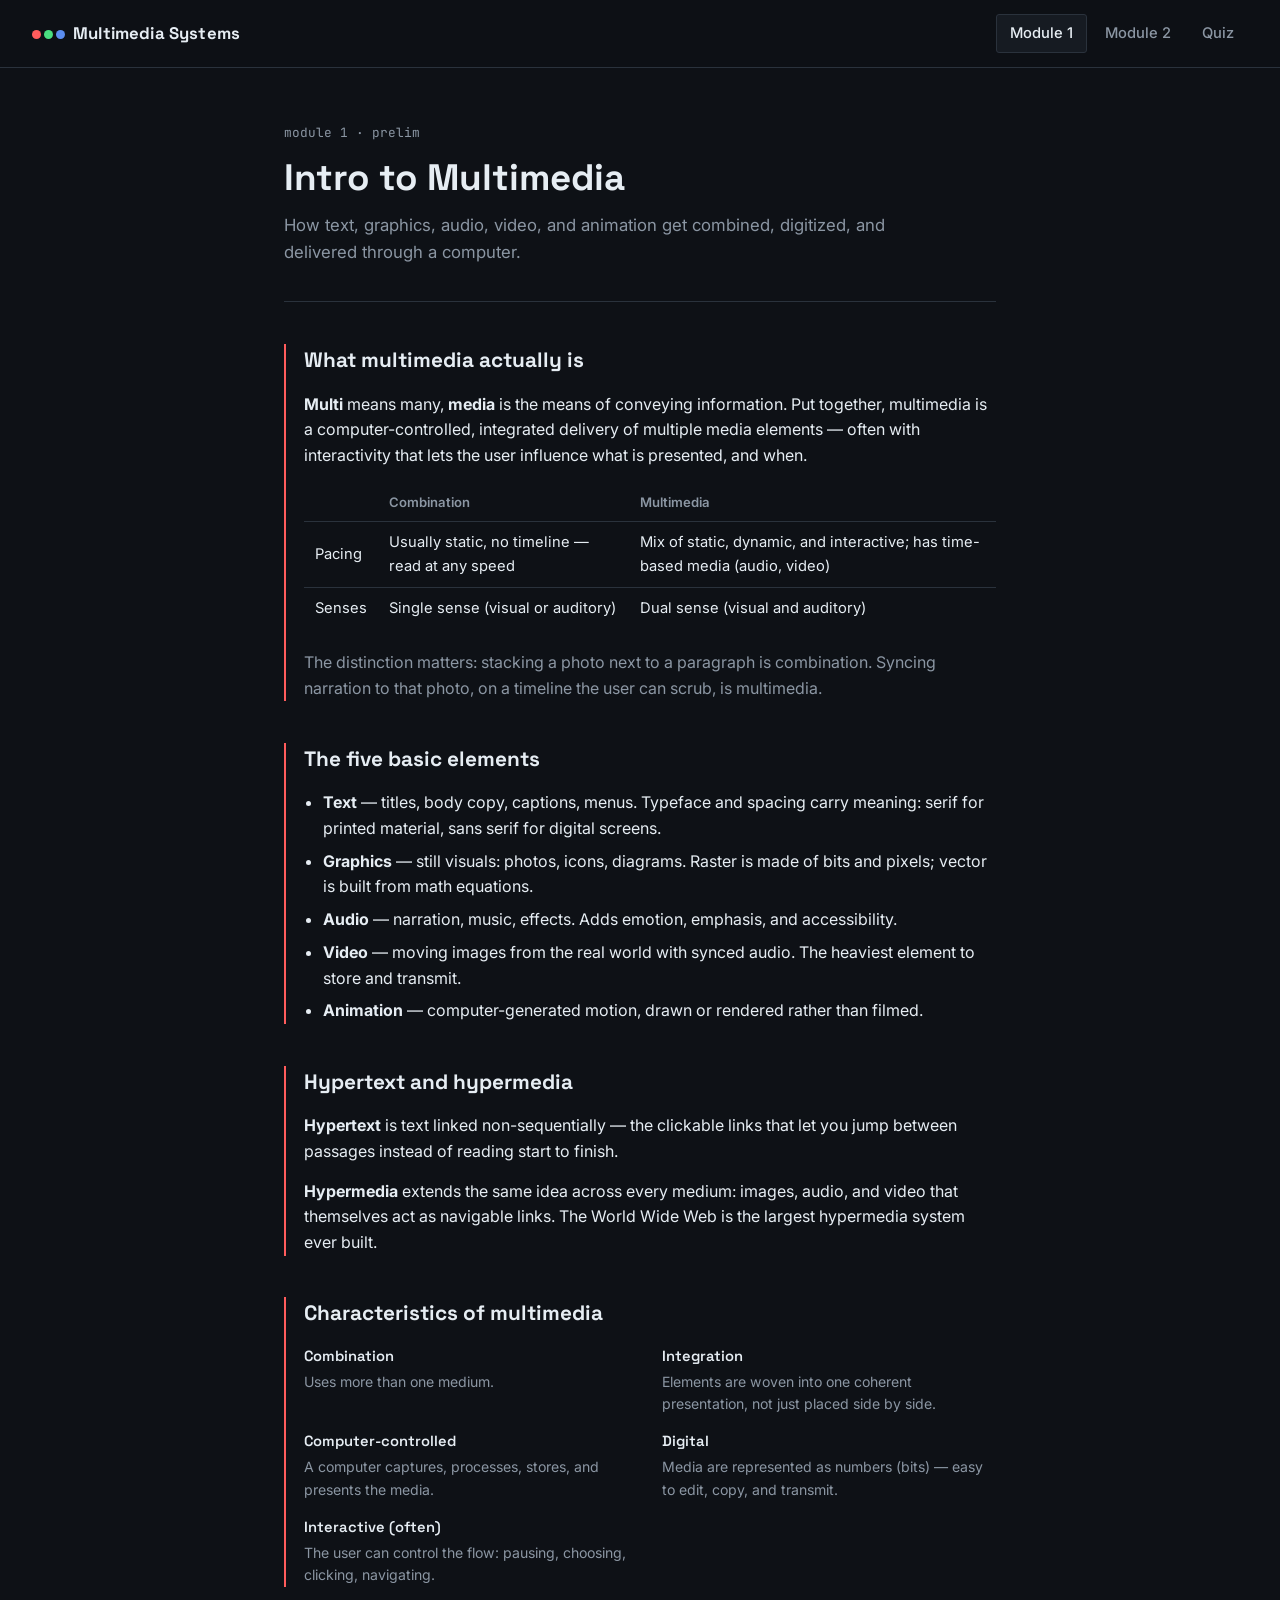
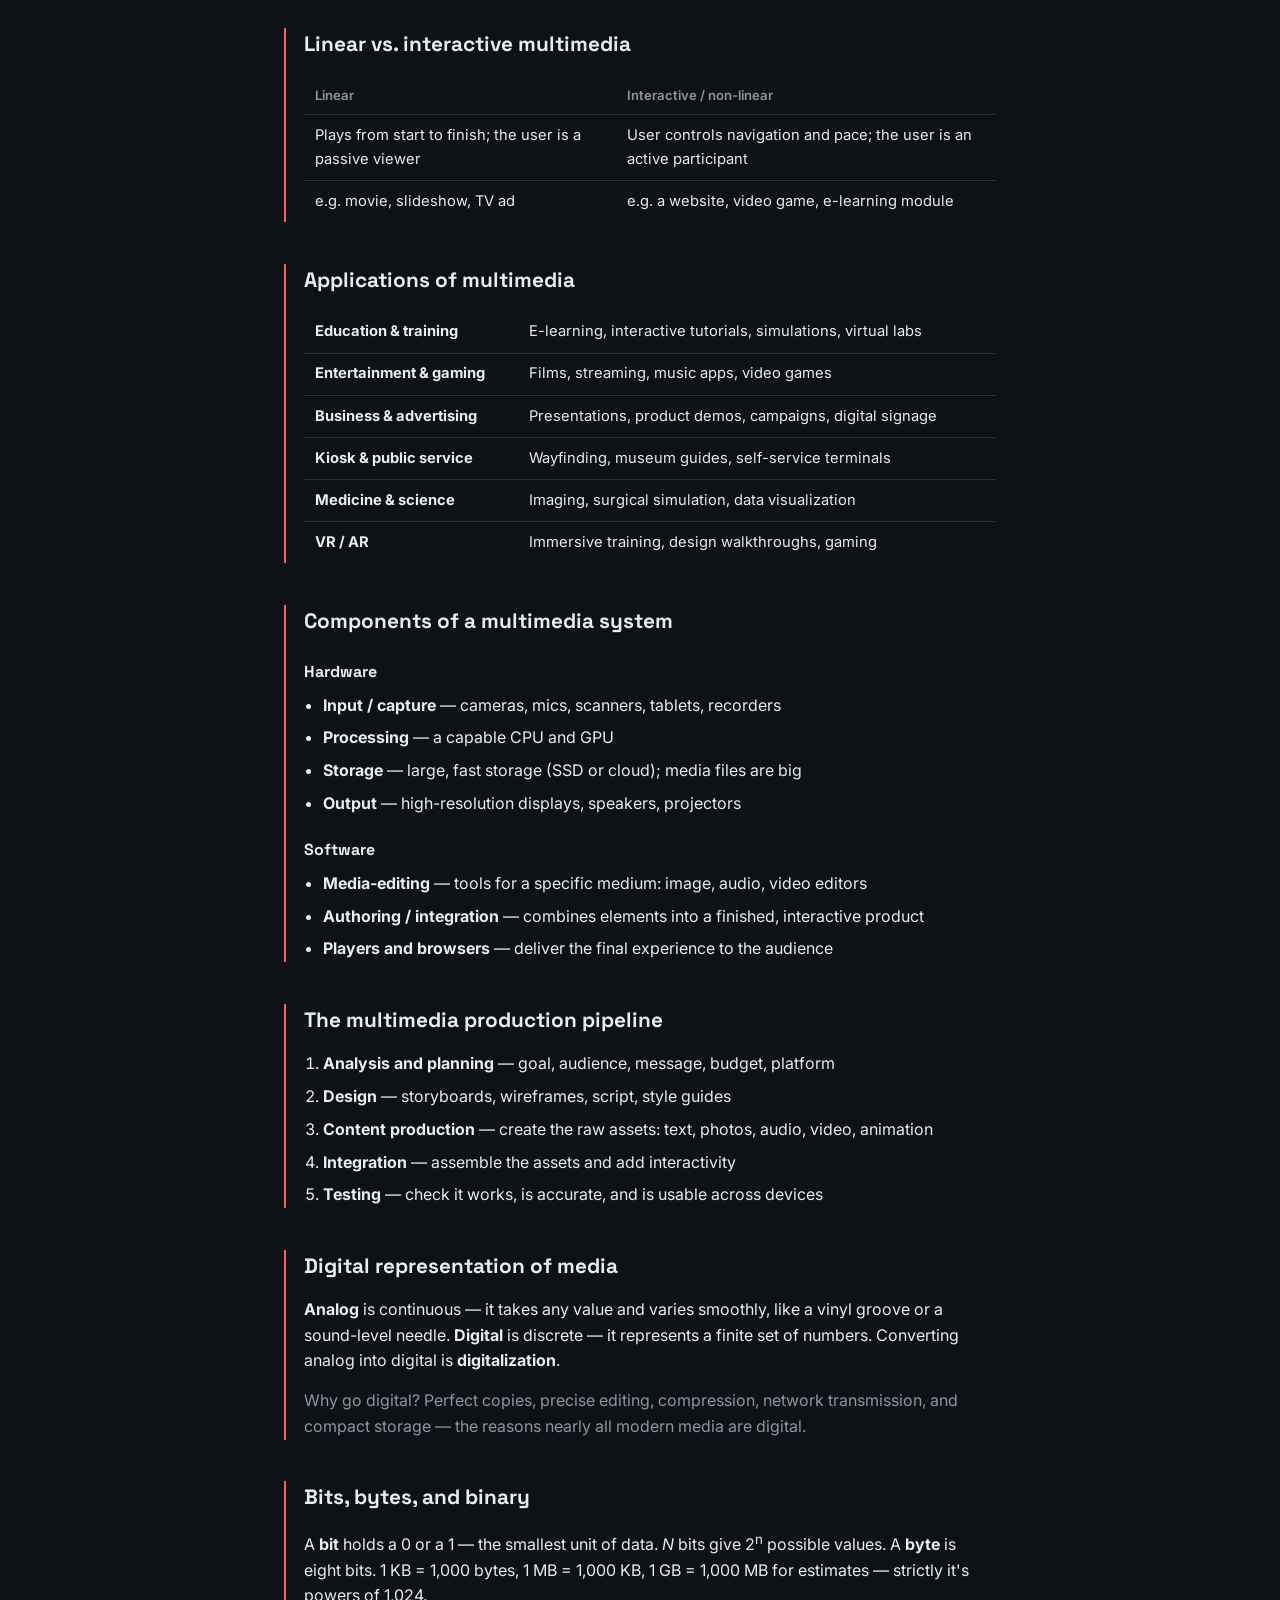
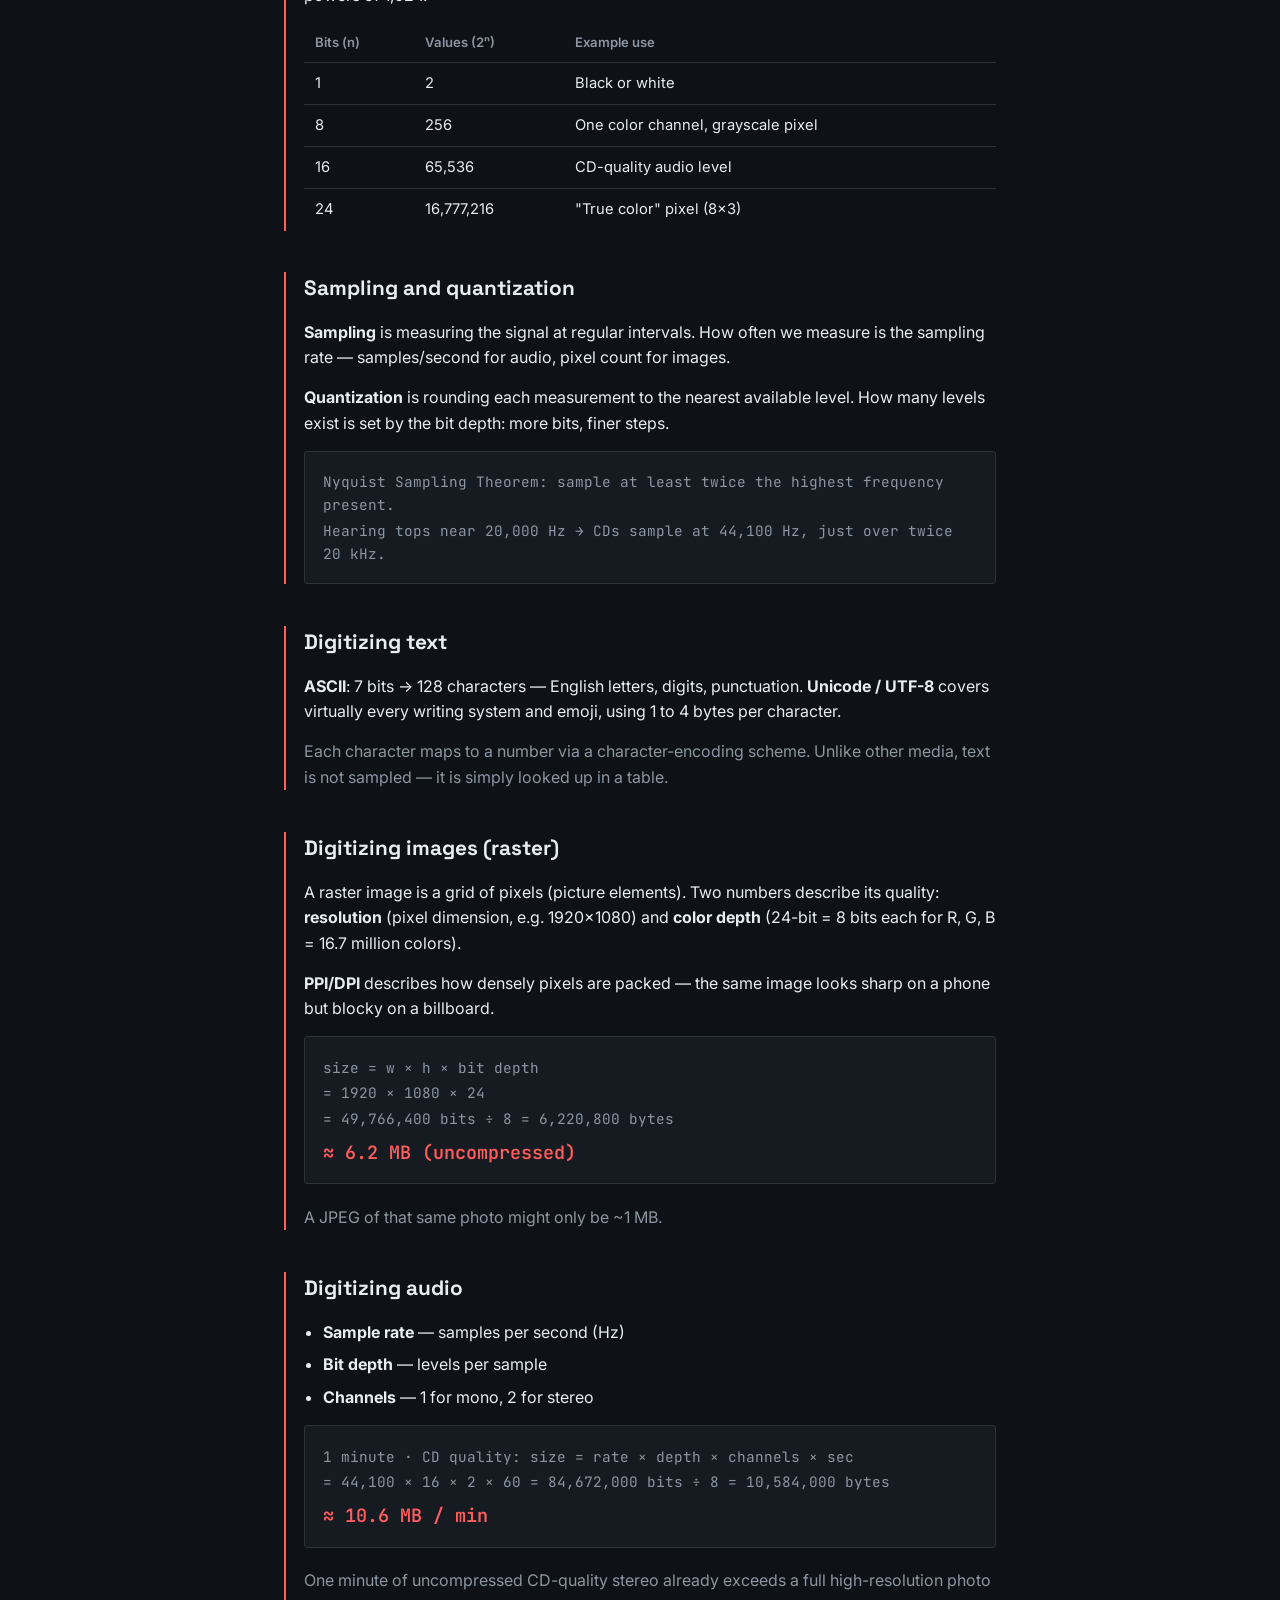
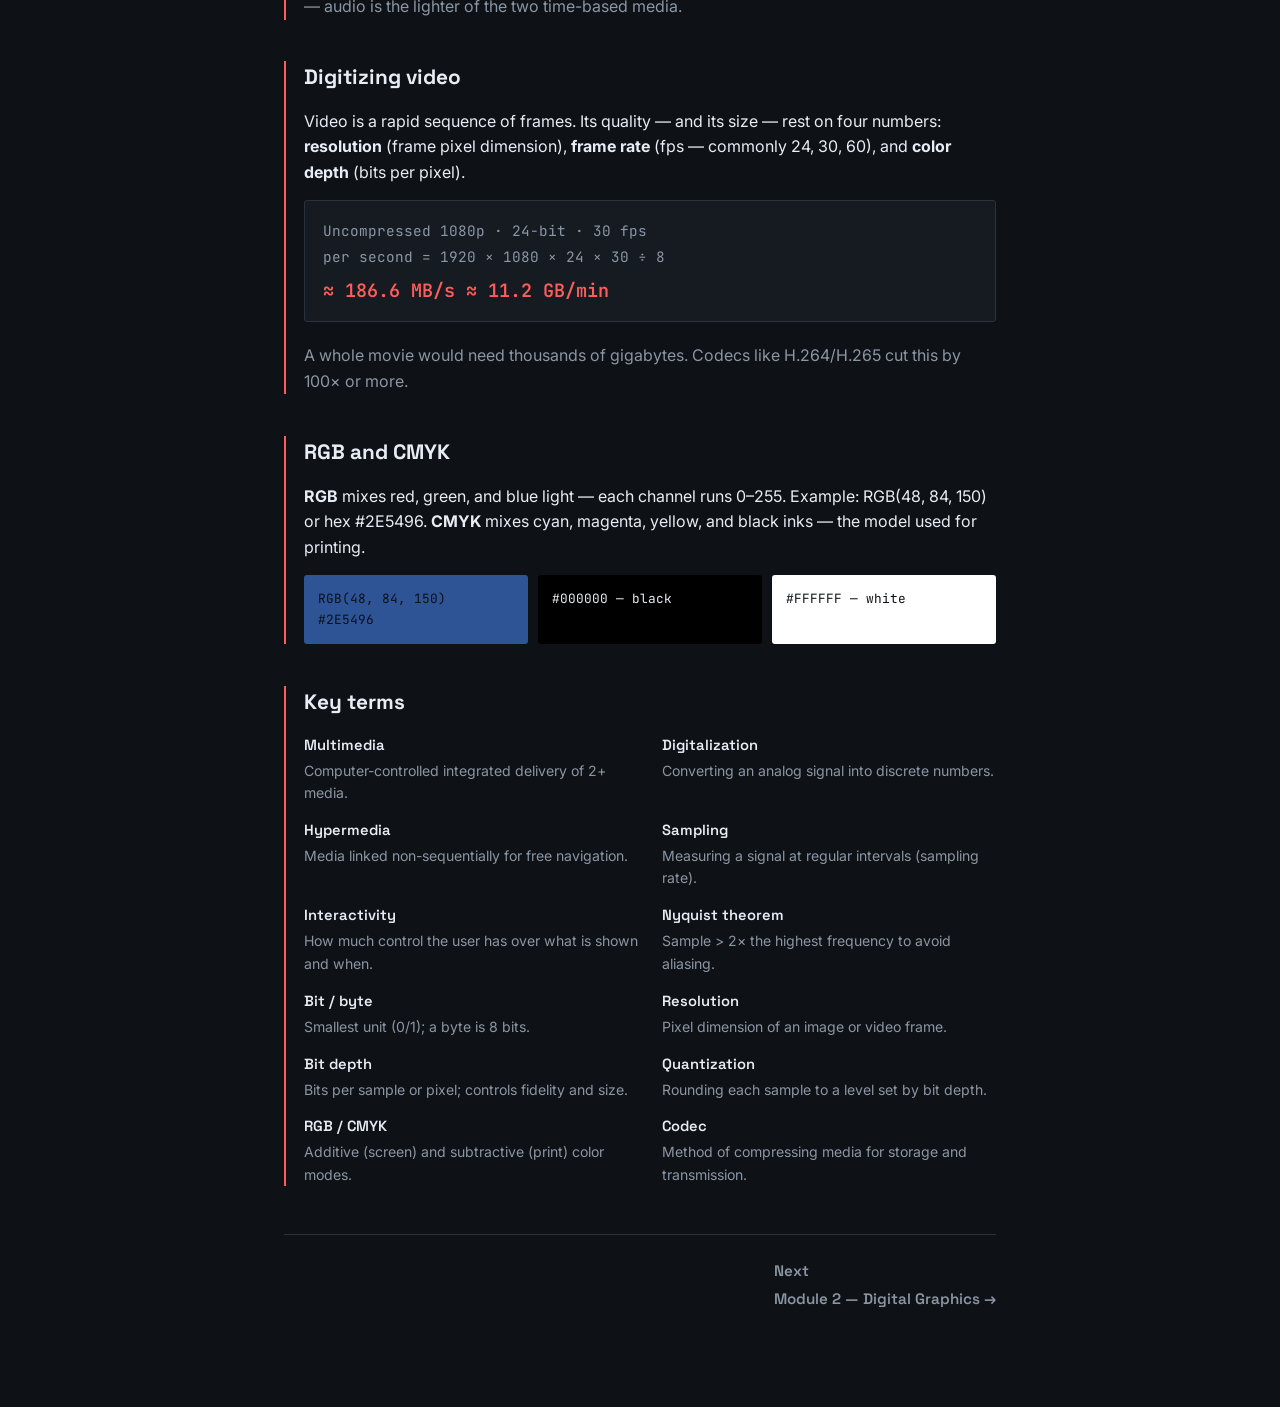
==== index.html @ 6adbe5c6 "Add files via upload" ====
<!DOCTYPE html>
<html lang="en">
<head>
<meta charset="UTF-8">
<meta name="viewport" content="width=device-width, initial-scale=1.0">
<title>Module 1 — Intro to Multimedia | Multimedia Systems</title>
<link rel="stylesheet" href="style.css">
</head>
<body>

<header class="topbar">
  <div class="brand"><span class="chip"><span class="cr"></span><span class="cg"></span><span class="cb"></span></span> Multimedia Systems</div>
  <nav class="mainnav">
    <a href="index.html" class="active">Module 1</a>
    <a href="module2.html">Module 2</a>
    <a href="quiz.html">Quiz</a>
  </nav>
</header>

<main class="page">

  <div class="hero">
    <p class="eyebrow">module 1 · prelim</p>
    <h1>Intro to Multimedia</h1>
    <p class="lead">How text, graphics, audio, video, and animation get combined, digitized, and delivered through a computer.</p>
  </div>

  <section class="block r" id="what-is">
    <h2>What multimedia actually is</h2>
    <p><strong>Multi</strong> means many, <strong>media</strong> is the means of conveying information. Put together, multimedia is a computer-controlled, integrated delivery of multiple media elements — often with interactivity that lets the user influence what is presented, and when.</p>
    <table>
      <tr><th></th><th>Combination</th><th>Multimedia</th></tr>
      <tr><td>Pacing</td><td>Usually static, no timeline — read at any speed</td><td>Mix of static, dynamic, and interactive; has time-based media (audio, video)</td></tr>
      <tr><td>Senses</td><td>Single sense (visual or auditory)</td><td>Dual sense (visual and auditory)</td></tr>
    </table>
    <p class="dim">The distinction matters: stacking a photo next to a paragraph is combination. Syncing narration to that photo, on a timeline the user can scrub, is multimedia.</p>
  </section>

  <section class="block r" id="elements">
    <h2>The five basic elements</h2>
    <ul>
      <li><strong>Text</strong> — titles, body copy, captions, menus. Typeface and spacing carry meaning: serif for printed material, sans serif for digital screens.</li>
      <li><strong>Graphics</strong> — still visuals: photos, icons, diagrams. Raster is made of bits and pixels; vector is built from math equations.</li>
      <li><strong>Audio</strong> — narration, music, effects. Adds emotion, emphasis, and accessibility.</li>
      <li><strong>Video</strong> — moving images from the real world with synced audio. The heaviest element to store and transmit.</li>
      <li><strong>Animation</strong> — computer-generated motion, drawn or rendered rather than filmed.</li>
    </ul>
  </section>

  <section class="block r" id="hypermedia">
    <h2>Hypertext and hypermedia</h2>
    <p><strong>Hypertext</strong> is text linked non-sequentially — the clickable links that let you jump between passages instead of reading start to finish.</p>
    <p><strong>Hypermedia</strong> extends the same idea across every medium: images, audio, and video that themselves act as navigable links. The World Wide Web is the largest hypermedia system ever built.</p>
  </section>

  <section class="block r" id="characteristics">
    <h2>Characteristics of multimedia</h2>
    <dl class="termgrid">
      <div class="term"><dt>Combination</dt><dd>Uses more than one medium.</dd></div>
      <div class="term"><dt>Integration</dt><dd>Elements are woven into one coherent presentation, not just placed side by side.</dd></div>
      <div class="term"><dt>Computer-controlled</dt><dd>A computer captures, processes, stores, and presents the media.</dd></div>
      <div class="term"><dt>Digital</dt><dd>Media are represented as numbers (bits) — easy to edit, copy, and transmit.</dd></div>
      <div class="term"><dt>Interactive (often)</dt><dd>The user can control the flow: pausing, choosing, clicking, navigating.</dd></div>
    </dl>
  </section>

  <section class="block r" id="linear">
    <h2>Linear vs. interactive multimedia</h2>
    <table>
      <tr><th>Linear</th><th>Interactive / non-linear</th></tr>
      <tr><td>Plays from start to finish; the user is a passive viewer</td><td>User controls navigation and pace; the user is an active participant</td></tr>
      <tr><td>e.g. movie, slideshow, TV ad</td><td>e.g. a website, video game, e-learning module</td></tr>
    </table>
  </section>

  <section class="block r" id="applications">
    <h2>Applications of multimedia</h2>
    <table>
      <tr><td><strong>Education &amp; training</strong></td><td>E-learning, interactive tutorials, simulations, virtual labs</td></tr>
      <tr><td><strong>Entertainment &amp; gaming</strong></td><td>Films, streaming, music apps, video games</td></tr>
      <tr><td><strong>Business &amp; advertising</strong></td><td>Presentations, product demos, campaigns, digital signage</td></tr>
      <tr><td><strong>Kiosk &amp; public service</strong></td><td>Wayfinding, museum guides, self-service terminals</td></tr>
      <tr><td><strong>Medicine &amp; science</strong></td><td>Imaging, surgical simulation, data visualization</td></tr>
      <tr><td><strong>VR / AR</strong></td><td>Immersive training, design walkthroughs, gaming</td></tr>
    </table>
  </section>

  <section class="block r" id="components">
    <h2>Components of a multimedia system</h2>
    <h3>Hardware</h3>
    <ul>
      <li><strong>Input / capture</strong> — cameras, mics, scanners, tablets, recorders</li>
      <li><strong>Processing</strong> — a capable CPU and GPU</li>
      <li><strong>Storage</strong> — large, fast storage (SSD or cloud); media files are big</li>
      <li><strong>Output</strong> — high-resolution displays, speakers, projectors</li>
    </ul>
    <h3>Software</h3>
    <ul>
      <li><strong>Media-editing</strong> — tools for a specific medium: image, audio, video editors</li>
      <li><strong>Authoring / integration</strong> — combines elements into a finished, interactive product</li>
      <li><strong>Players and browsers</strong> — deliver the final experience to the audience</li>
    </ul>
  </section>

  <section class="block r" id="pipeline">
    <h2>The multimedia production pipeline</h2>
    <ol>
      <li><strong>Analysis and planning</strong> — goal, audience, message, budget, platform</li>
      <li><strong>Design</strong> — storyboards, wireframes, script, style guides</li>
      <li><strong>Content production</strong> — create the raw assets: text, photos, audio, video, animation</li>
      <li><strong>Integration</strong> — assemble the assets and add interactivity</li>
      <li><strong>Testing</strong> — check it works, is accurate, and is usable across devices</li>
    </ol>
  </section>

  <section class="block r" id="digital-rep">
    <h2>Digital representation of media</h2>
    <p><strong>Analog</strong> is continuous — it takes any value and varies smoothly, like a vinyl groove or a sound-level needle. <strong>Digital</strong> is discrete — it represents a finite set of numbers. Converting analog into digital is <strong>digitalization</strong>.</p>
    <p class="dim">Why go digital? Perfect copies, precise editing, compression, network transmission, and compact storage — the reasons nearly all modern media are digital.</p>
  </section>

  <section class="block r" id="bits">
    <h2>Bits, bytes, and binary</h2>
    <p>A <strong>bit</strong> holds a 0 or a 1 — the smallest unit of data. <em>N</em> bits give 2<sup>n</sup> possible values. A <strong>byte</strong> is eight bits. 1&nbsp;KB = 1,000 bytes, 1&nbsp;MB = 1,000&nbsp;KB, 1&nbsp;GB = 1,000&nbsp;MB for estimates — strictly it's powers of 1,024.</p>
    <table>
      <tr><th>Bits (n)</th><th>Values (2ⁿ)</th><th>Example use</th></tr>
      <tr><td>1</td><td>2</td><td>Black or white</td></tr>
      <tr><td>8</td><td>256</td><td>One color channel, grayscale pixel</td></tr>
      <tr><td>16</td><td>65,536</td><td>CD-quality audio level</td></tr>
      <tr><td>24</td><td>16,777,216</td><td>"True color" pixel (8×3)</td></tr>
    </table>
  </section>

  <section class="block r" id="sampling">
    <h2>Sampling and quantization</h2>
    <p><strong>Sampling</strong> is measuring the signal at regular intervals. How often we measure is the sampling rate — samples/second for audio, pixel count for images.</p>
    <p><strong>Quantization</strong> is rounding each measurement to the nearest available level. How many levels exist is set by the bit depth: more bits, finer steps.</p>
    <div class="formula">
      <div class="formula-line">Nyquist Sampling Theorem: sample at least twice the highest frequency present.</div>
      <div class="formula-line">Hearing tops near 20,000 Hz → CDs sample at 44,100 Hz, just over twice 20 kHz.</div>
    </div>
  </section>

  <section class="block r" id="digitizing-text">
    <h2>Digitizing text</h2>
    <p><strong>ASCII</strong>: 7 bits → 128 characters — English letters, digits, punctuation. <strong>Unicode / UTF-8</strong> covers virtually every writing system and emoji, using 1 to 4 bytes per character.</p>
    <p class="dim">Each character maps to a number via a character-encoding scheme. Unlike other media, text is not sampled — it is simply looked up in a table.</p>
  </section>

  <section class="block r" id="digitizing-images">
    <h2>Digitizing images (raster)</h2>
    <p>A raster image is a grid of pixels (picture elements). Two numbers describe its quality: <strong>resolution</strong> (pixel dimension, e.g. 1920×1080) and <strong>color depth</strong> (24-bit = 8 bits each for R, G, B = 16.7 million colors).</p>
    <p><strong>PPI/DPI</strong> describes how densely pixels are packed — the same image looks sharp on a phone but blocky on a billboard.</p>
    <div class="formula">
      <div class="formula-line">size = w × h × bit depth</div>
      <div class="formula-line">= 1920 × 1080 × 24</div>
      <div class="formula-line">= 49,766,400 bits ÷ 8 = 6,220,800 bytes</div>
      <div class="result r">≈ 6.2 MB (uncompressed)</div>
    </div>
    <p class="dim">A JPEG of that same photo might only be ~1 MB.</p>
  </section>

  <section class="block r" id="digitizing-audio">
    <h2>Digitizing audio</h2>
    <ul>
      <li><strong>Sample rate</strong> — samples per second (Hz)</li>
      <li><strong>Bit depth</strong> — levels per sample</li>
      <li><strong>Channels</strong> — 1 for mono, 2 for stereo</li>
    </ul>
    <div class="formula">
      <div class="formula-line">1 minute · CD quality: size = rate × depth × channels × sec</div>
      <div class="formula-line">= 44,100 × 16 × 2 × 60 = 84,672,000 bits ÷ 8 = 10,584,000 bytes</div>
      <div class="result r">≈ 10.6 MB / min</div>
    </div>
    <p class="dim">One minute of uncompressed CD-quality stereo already exceeds a full high-resolution photo — audio is the lighter of the two time-based media.</p>
  </section>

  <section class="block r" id="digitizing-video">
    <h2>Digitizing video</h2>
    <p>Video is a rapid sequence of frames. Its quality — and its size — rest on four numbers: <strong>resolution</strong> (frame pixel dimension), <strong>frame rate</strong> (fps — commonly 24, 30, 60), and <strong>color depth</strong> (bits per pixel).</p>
    <div class="formula">
      <div class="formula-line">Uncompressed 1080p · 24-bit · 30 fps</div>
      <div class="formula-line">per second = 1920 × 1080 × 24 × 30 ÷ 8</div>
      <div class="result r">≈ 186.6 MB/s ≈ 11.2 GB/min</div>
    </div>
    <p class="dim">A whole movie would need thousands of gigabytes. Codecs like H.264/H.265 cut this by 100× or more.</p>
  </section>

  <section class="block r" id="rgb-cmyk">
    <h2>RGB and CMYK</h2>
    <p><strong>RGB</strong> mixes red, green, and blue light — each channel runs 0–255. Example: RGB(48, 84, 150) or hex #2E5496. <strong>CMYK</strong> mixes cyan, magenta, yellow, and black inks — the model used for printing.</p>
    <div class="swatchrow">
      <div class="swatch" style="background:#2E5496;">RGB(48, 84, 150)<br>#2E5496</div>
      <div class="swatch" style="background:#000000; color:#e6edf3;">#000000 — black</div>
      <div class="swatch" style="background:#FFFFFF;">#FFFFFF — white</div>
    </div>
  </section>

  <section class="block r" id="key-terms">
    <h2>Key terms</h2>
    <dl class="termgrid">
      <div class="term"><dt>Multimedia</dt><dd>Computer-controlled integrated delivery of 2+ media.</dd></div>
      <div class="term"><dt>Digitalization</dt><dd>Converting an analog signal into discrete numbers.</dd></div>
      <div class="term"><dt>Hypermedia</dt><dd>Media linked non-sequentially for free navigation.</dd></div>
      <div class="term"><dt>Sampling</dt><dd>Measuring a signal at regular intervals (sampling rate).</dd></div>
      <div class="term"><dt>Interactivity</dt><dd>How much control the user has over what is shown and when.</dd></div>
      <div class="term"><dt>Nyquist theorem</dt><dd>Sample &gt; 2× the highest frequency to avoid aliasing.</dd></div>
      <div class="term"><dt>Bit / byte</dt><dd>Smallest unit (0/1); a byte is 8 bits.</dd></div>
      <div class="term"><dt>Resolution</dt><dd>Pixel dimension of an image or video frame.</dd></div>
      <div class="term"><dt>Bit depth</dt><dd>Bits per sample or pixel; controls fidelity and size.</dd></div>
      <div class="term"><dt>Quantization</dt><dd>Rounding each sample to a level set by bit depth.</dd></div>
      <div class="term"><dt>RGB / CMYK</dt><dd>Additive (screen) and subtractive (print) color modes.</dd></div>
      <div class="term"><dt>Codec</dt><dd>Method of compressing media for storage and transmission.</dd></div>
    </dl>
  </section>

  <div class="pagenav">
    <span></span>
    <a href="module2.html">Next<span></span>Module 2 — Digital Graphics →</a>
  </div>

</main>

</body>
</html>
---- style.css ----
/* ============================================================
   MULTIMEDIA SYSTEMS — study reference
   Palette is drawn from the subject itself: an additive RGB
   screen on a near-black display, with R / G / B assigned to
   Module 1, Module 2, and the Quiz respectively.
   ============================================================ */

@import url('https://fonts.googleapis.com/css2?family=Space+Grotesk:wght@500;600;700&family=Inter:wght@400;500;600&family=JetBrains+Mono:wght@400;500;600&display=swap');

:root{
  --bg: #0e1116;
  --panel: #161b22;
  --panel-2: #1c2229;
  --line: #2a323c;
  --text: #e6edf3;
  --text-dim: #8b96a3;

  --r: #ff5c5c;   /* Module 1 — Foundations */
  --g: #4ade80;   /* Module 2 — Digital Graphics */
  --b: #5b8def;   /* Quiz */

  --r-dim: #4a2b2b;
  --g-dim: #22392c;
  --b-dim: #223148;

  --radius: 3px;
}

*{ box-sizing: border-box; }

html{ scroll-behavior: smooth; }

body{
  margin: 0;
  background: var(--bg);
  color: var(--text);
  font-family: 'Inter', -apple-system, sans-serif;
  line-height: 1.6;
  -webkit-font-smoothing: antialiased;
}

::selection{ background: var(--b); color: #0e1116; }

a{ color: inherit; }

code, .mono{
  font-family: 'JetBrains Mono', monospace;
}

/* ---------- Top bar ---------- */

.topbar{
  position: sticky;
  top: 0;
  z-index: 50;
  display: flex;
  align-items: center;
  justify-content: space-between;
  gap: 1rem;
  padding: 0.9rem 2rem;
  background: rgba(14,17,22,0.92);
  backdrop-filter: blur(8px);
  border-bottom: 1px solid var(--line);
}

.brand{
  font-family: 'Space Grotesk', sans-serif;
  font-weight: 700;
  font-size: 1.05rem;
  letter-spacing: 0.01em;
  display: flex;
  align-items: baseline;
  gap: 0.5rem;
}

.brand .chip{
  display:inline-flex;
  gap: 3px;
}

.brand .chip span{
  width: 9px; height: 9px;
  border-radius: 50%;
  display: inline-block;
}
.brand .chip .cr{ background: var(--r); }
.brand .chip .cg{ background: var(--g); }
.brand .chip .cb{ background: var(--b); }

nav.mainnav{
  display: flex;
  gap: 0.25rem;
}

nav.mainnav a{
  text-decoration: none;
  color: var(--text-dim);
  font-size: 0.92rem;
  font-weight: 500;
  padding: 0.4rem 0.8rem;
  border-radius: var(--radius);
  border: 1px solid transparent;
  transition: color 0.15s ease, border-color 0.15s ease;
}

nav.mainnav a:hover{ color: var(--text); }

nav.mainnav a.active{
  color: var(--text);
  border-color: var(--line);
  background: var(--panel);
}

/* ---------- Page shell ---------- */

.page{
  max-width: 760px;
  margin: 0 auto;
  padding: 0 1.5rem 6rem;
}

.hero{
  padding: 3.4rem 0 2.2rem;
  border-bottom: 1px solid var(--line);
  margin-bottom: 2.6rem;
}

.hero .eyebrow{
  font-family: 'JetBrains Mono', monospace;
  font-size: 0.8rem;
  color: var(--text-dim);
  margin: 0 0 0.9rem;
}

.hero h1{
  font-family: 'Space Grotesk', sans-serif;
  font-size: 2.3rem;
  line-height: 1.15;
  margin: 0 0 0.8rem;
  font-weight: 700;
}

.hero p.lead{
  color: var(--text-dim);
  font-size: 1.05rem;
  max-width: 56ch;
  margin: 0;
}

/* ---------- Section blocks ---------- */

section.block{
  margin-bottom: 2.6rem;
  padding-left: 1.1rem;
  border-left: 2px solid var(--line);
}

section.block.r{ border-left-color: var(--r); }
section.block.g{ border-left-color: var(--g); }
section.block.b{ border-left-color: var(--b); }

section.block h2{
  font-family: 'Space Grotesk', sans-serif;
  font-size: 1.3rem;
  margin: 0 0 0.9rem;
}

section.block h3{
  font-family: 'Space Grotesk', sans-serif;
  font-size: 1rem;
  margin: 1.3rem 0 0.5rem;
  color: var(--text);
}

section.block p{ margin: 0 0 0.9rem; color: var(--text); }
section.block p.dim{ color: var(--text-dim); }

section.block ul, section.block ol{
  margin: 0 0 0.9rem;
  padding-left: 1.2rem;
}
section.block li{ margin-bottom: 0.45rem; }

/* ---------- Tables ---------- */

table{
  width: 100%;
  border-collapse: collapse;
  margin: 0.6rem 0 1.3rem;
  font-size: 0.92rem;
}

th, td{
  text-align: left;
  padding: 0.55rem 0.7rem;
  border-bottom: 1px solid var(--line);
}

th{
  color: var(--text-dim);
  font-weight: 600;
  font-size: 0.82rem;
}

tr:last-child td{ border-bottom: none; }

/* ---------- Formula / worked-example cards ---------- */

.formula{
  background: var(--panel);
  border: 1px solid var(--line);
  border-radius: var(--radius);
  padding: 1rem 1.15rem;
  margin: 0.9rem 0 1.3rem;
}

.formula .result{
  font-family: 'JetBrains Mono', monospace;
  font-size: 1.15rem;
  font-weight: 600;
  margin-top: 0.5rem;
}

.formula .result.r{ color: var(--r); }
.formula .result.g{ color: var(--g); }
.formula .result.b{ color: var(--b); }

.formula-line{
  font-family: 'JetBrains Mono', monospace;
  color: var(--text-dim);
  font-size: 0.9rem;
  margin: 0.15rem 0;
}

/* ---------- Term grid ---------- */

.termgrid{
  display: grid;
  grid-template-columns: 1fr 1fr;
  gap: 0.9rem 1.5rem;
  margin: 0.6rem 0 1.3rem;
}

.term dt{
  font-family: 'Space Grotesk', sans-serif;
  font-weight: 600;
  font-size: 0.92rem;
  margin-bottom: 0.15rem;
}

.term dd{
  margin: 0;
  color: var(--text-dim);
  font-size: 0.88rem;
}

@media (max-width: 620px){
  .termgrid{ grid-template-columns: 1fr; }
}

/* ---------- Swatches (color model demo) ---------- */

.swatchrow{
  display: flex;
  gap: 0.6rem;
  flex-wrap: wrap;
  margin: 0.7rem 0 1.3rem;
}

.swatch{
  flex: 1 1 120px;
  border-radius: var(--radius);
  padding: 0.9rem;
  font-family: 'JetBrains Mono', monospace;
  font-size: 0.8rem;
  color: #0e1116;
}

/* ---------- Nav footer between modules ---------- */

.pagenav{
  display: flex;
  justify-content: space-between;
  margin-top: 3rem;
  padding-top: 1.5rem;
  border-top: 1px solid var(--line);
}

.pagenav a{
  text-decoration: none;
  font-family: 'Space Grotesk', sans-serif;
  font-weight: 600;
  font-size: 0.95rem;
  color: var(--text-dim);
}

.pagenav a:hover{ color: var(--text); }
.pagenav a span{ display:block; font-size: 0.75rem; font-weight: 400; font-family:'Inter',sans-serif; color: var(--text-dim); margin-bottom:0.2rem; }

/* ============================================================
   QUIZ
   ============================================================ */

.quiz-progress{
  display:flex; align-items:center; gap:0.8rem;
  margin-bottom: 2rem;
  font-family: 'JetBrains Mono', monospace;
  font-size: 0.85rem;
  color: var(--text-dim);
}

.quiz-progress .bar{
  flex:1;
  height: 6px;
  background: var(--panel);
  border-radius: 3px;
  overflow: hidden;
}
.quiz-progress .bar-fill{
  height: 100%;
  background: var(--b);
  width: 0%;
  transition: width 0.25s ease;
}

.qcard{
  background: var(--panel);
  border: 1px solid var(--line);
  border-radius: var(--radius);
  padding: 1.4rem 1.4rem 1.2rem;
  margin-bottom: 1.4rem;
}

.qcard .qmeta{
  display:flex; justify-content: space-between; align-items:center;
  margin-bottom: 0.7rem;
}

.qtag{
  font-family: 'JetBrains Mono', monospace;
  font-size: 0.72rem;
  padding: 0.15rem 0.5rem;
  border-radius: 2px;
  text-transform: uppercase;
  letter-spacing: 0.04em;
}
.qtag.objective{ background: var(--b-dim); color: var(--b); }
.qtag.computation{ background: var(--g-dim); color: var(--g); }

.qnum{ color: var(--text-dim); font-size: 0.85rem; font-family:'JetBrains Mono', monospace; }

.qcard p.prompt{
  font-size: 1.02rem;
  margin: 0 0 1rem;
}

.options{
  display: flex;
  flex-direction: column;
  gap: 0.5rem;
}

.option{
  display: flex;
  align-items: center;
  gap: 0.7rem;
  padding: 0.65rem 0.85rem;
  border: 1px solid var(--line);
  border-radius: var(--radius);
  cursor: pointer;
  background: var(--panel-2);
  font-size: 0.94rem;
  transition: border-color 0.15s ease, background 0.15s ease;
}

.option:hover{ border-color: var(--b); }

.option input{ accent-color: var(--b); }

.option.correct{ border-color: var(--g); background: var(--g-dim); }
.option.incorrect{ border-color: var(--r); background: var(--r-dim); }

.compute-row{
  display: flex;
  gap: 0.6rem;
  align-items: center;
  flex-wrap: wrap;
}

.compute-row input[type="text"]{
  flex: 1 1 220px;
  background: var(--panel-2);
  border: 1px solid var(--line);
  border-radius: var(--radius);
  padding: 0.6rem 0.75rem;
  color: var(--text);
  font-family: 'JetBrains Mono', monospace;
  font-size: 0.94rem;
}

.compute-row input[type="text"]:focus{
  outline: none;
  border-color: var(--g);
}

.checkbtn{
  background: var(--panel-2);
  border: 1px solid var(--line);
  color: var(--text);
  border-radius: var(--radius);
  padding: 0.6rem 1rem;
  font-family: 'Inter', sans-serif;
  font-weight: 500;
  font-size: 0.88rem;
  cursor: pointer;
}
.checkbtn:hover{ border-color: var(--g); }

.feedback{
  margin-top: 0.7rem;
  font-size: 0.88rem;
  font-family: 'JetBrains Mono', monospace;
  display: none;
}
.feedback.show{ display: block; }
.feedback.right{ color: var(--g); }
.feedback.wrong{ color: var(--r); }

.explain{
  margin-top: 0.5rem;
  font-size: 0.86rem;
  color: var(--text-dim);
  display: none;
}
.explain.show{ display: block; }

.quizbar{
  position: sticky;
  bottom: 0;
  background: rgba(14,17,22,0.95);
  backdrop-filter: blur(8px);
  border-top: 1px solid var(--line);
  padding: 1rem 1.5rem;
  display: flex;
  justify-content: space-between;
  align-items: center;
  margin: 2rem -1.5rem 0;
}

.gradebtn{
  background: var(--b);
  color: #0e1116;
  border: none;
  border-radius: var(--radius);
  padding: 0.75rem 1.4rem;
  font-family: 'Space Grotesk', sans-serif;
  font-weight: 700;
  font-size: 0.95rem;
  cursor: pointer;
}
.gradebtn:hover{ opacity: 0.92; }

#score-summary{
  font-family: 'JetBrains Mono', monospace;
  font-size: 0.92rem;
  color: var(--text-dim);
}

#score-summary strong{ color: var(--text); }

@media (max-width: 480px){
  .topbar{ padding: 0.8rem 1.1rem; flex-wrap: wrap; }
  .hero h1{ font-size: 1.7rem; }
}
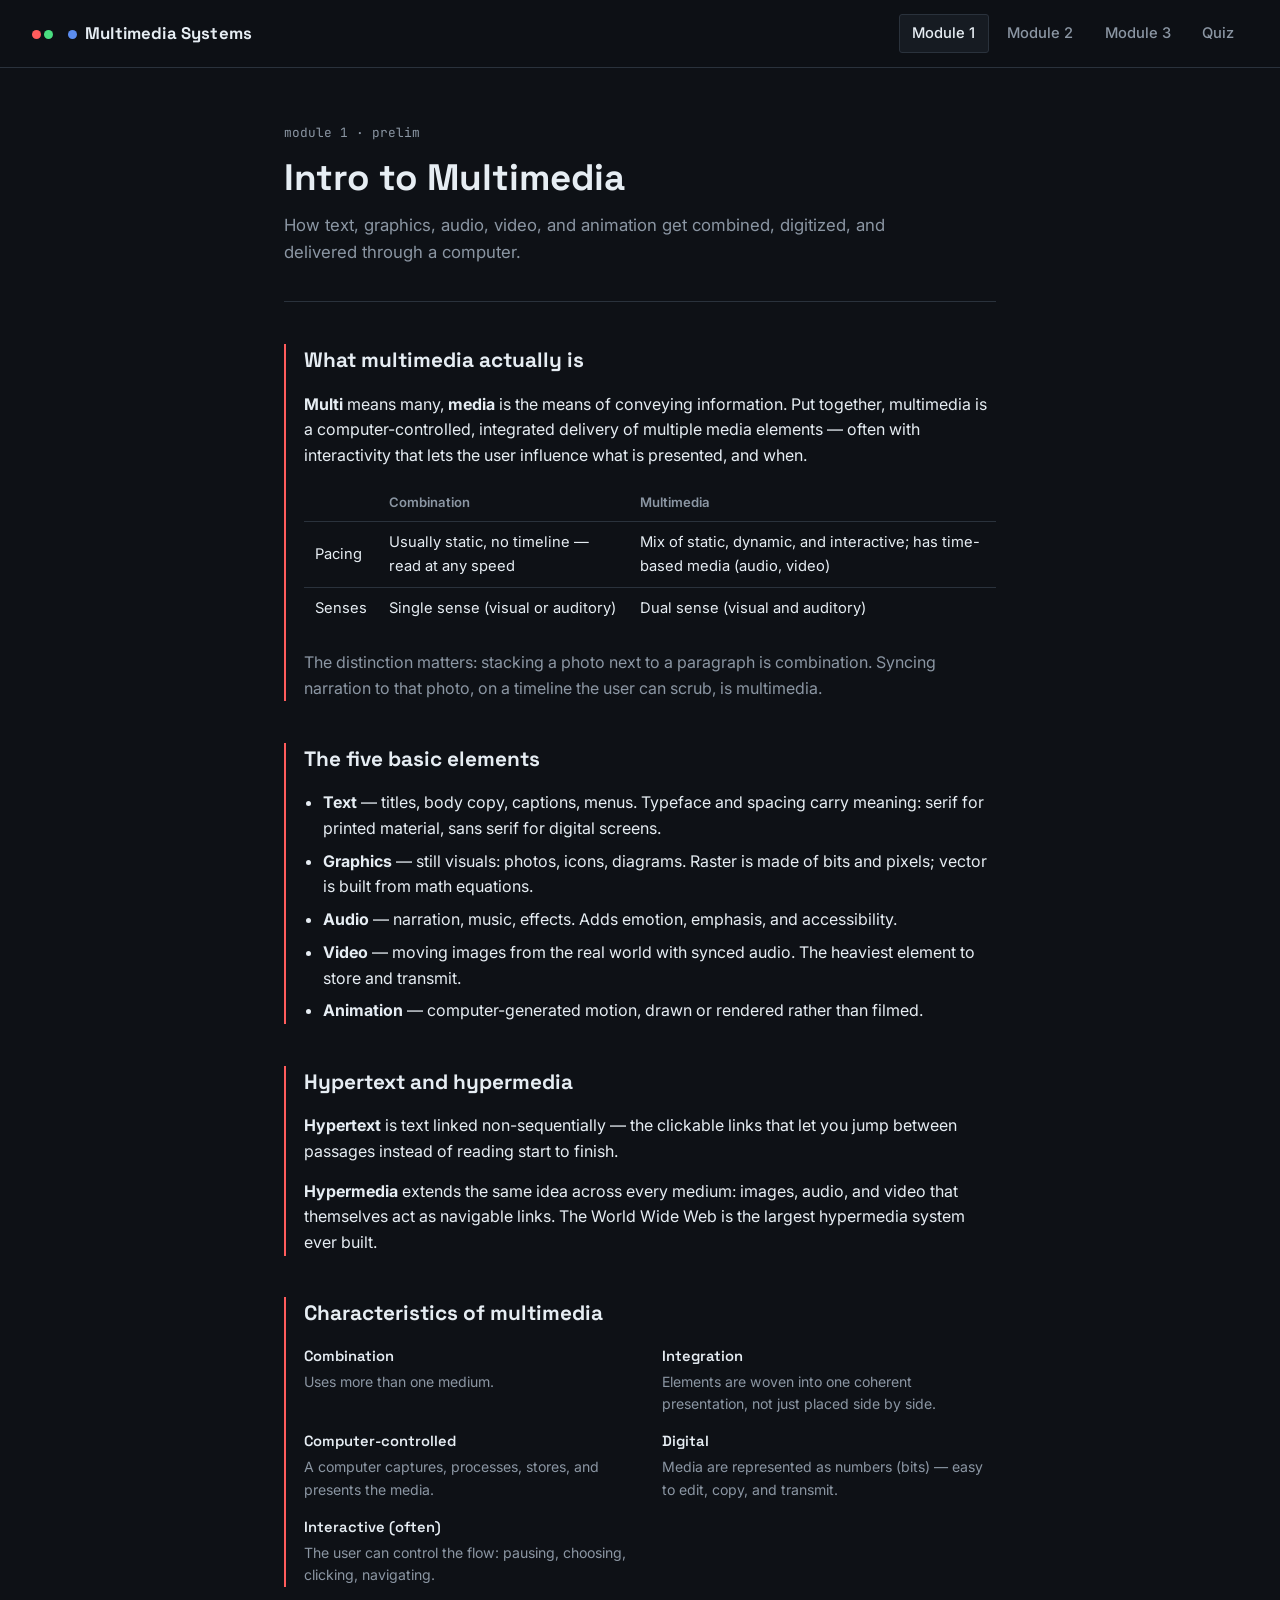
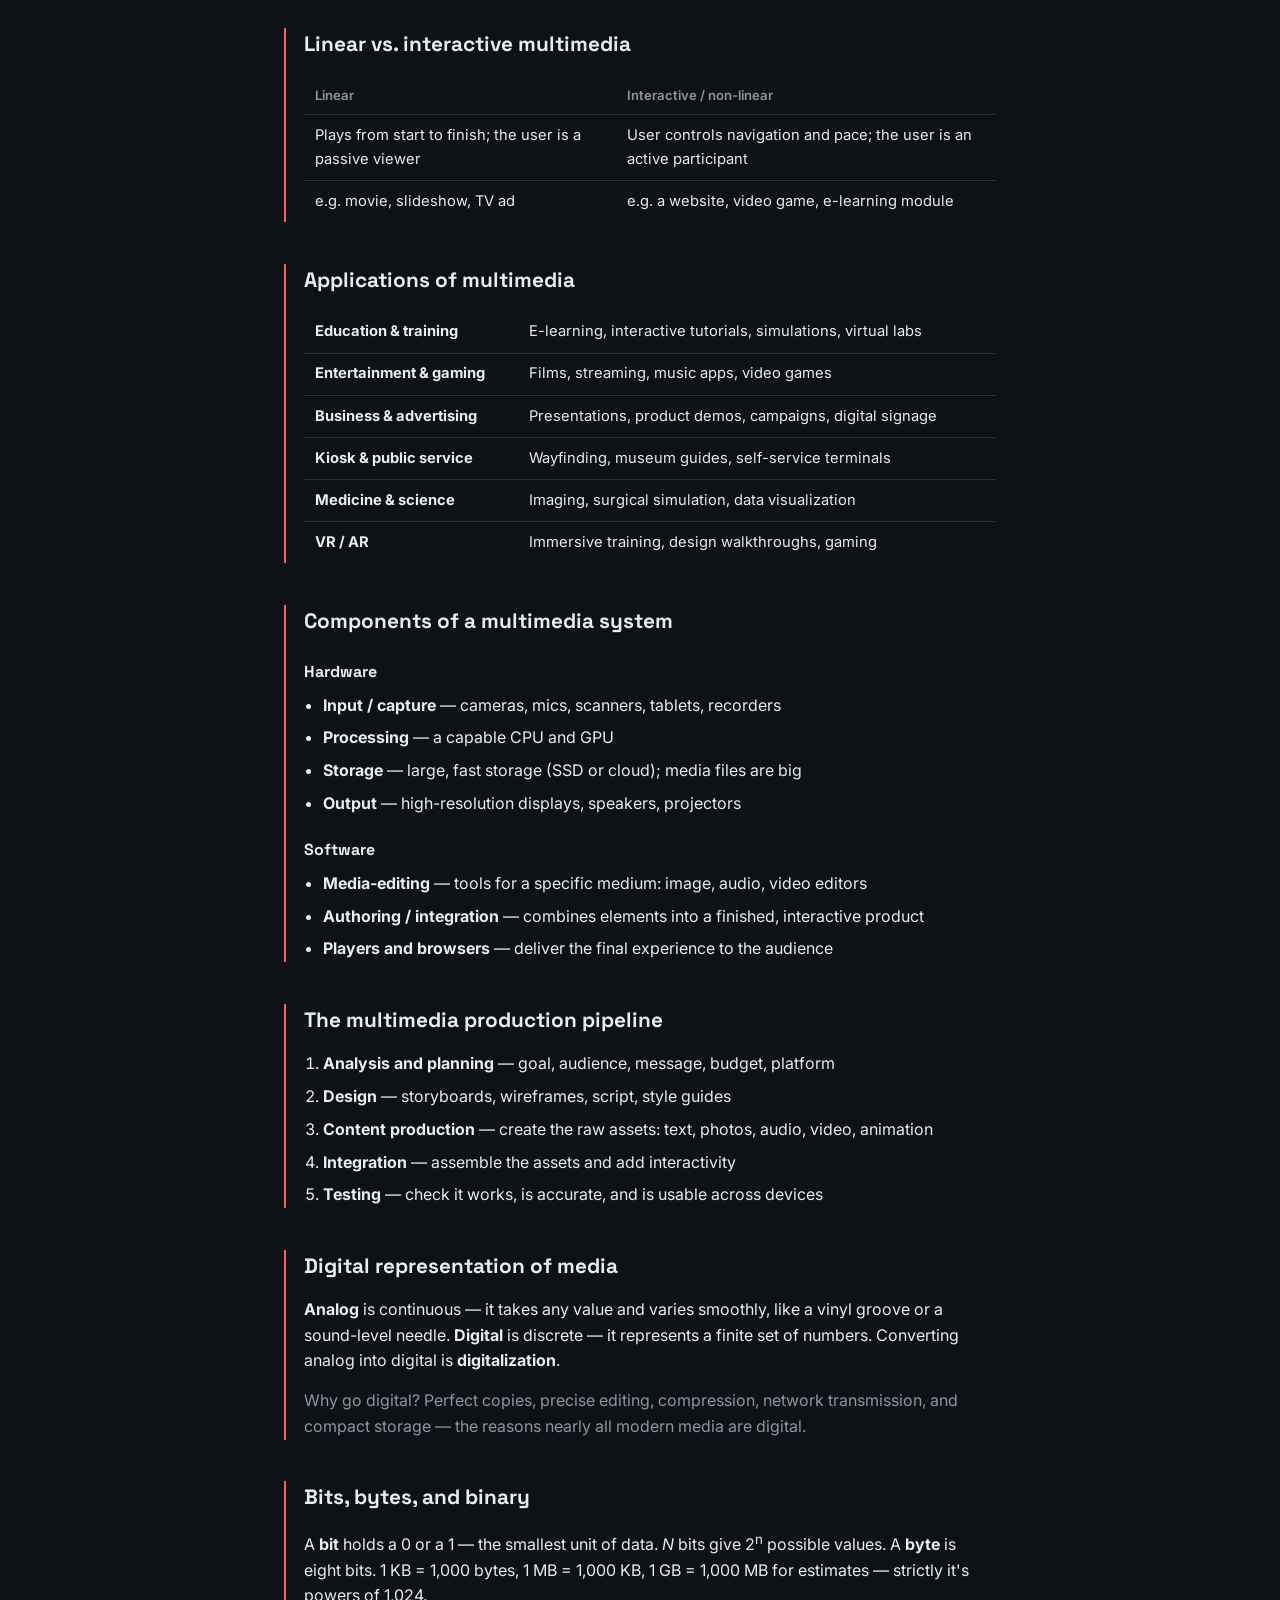
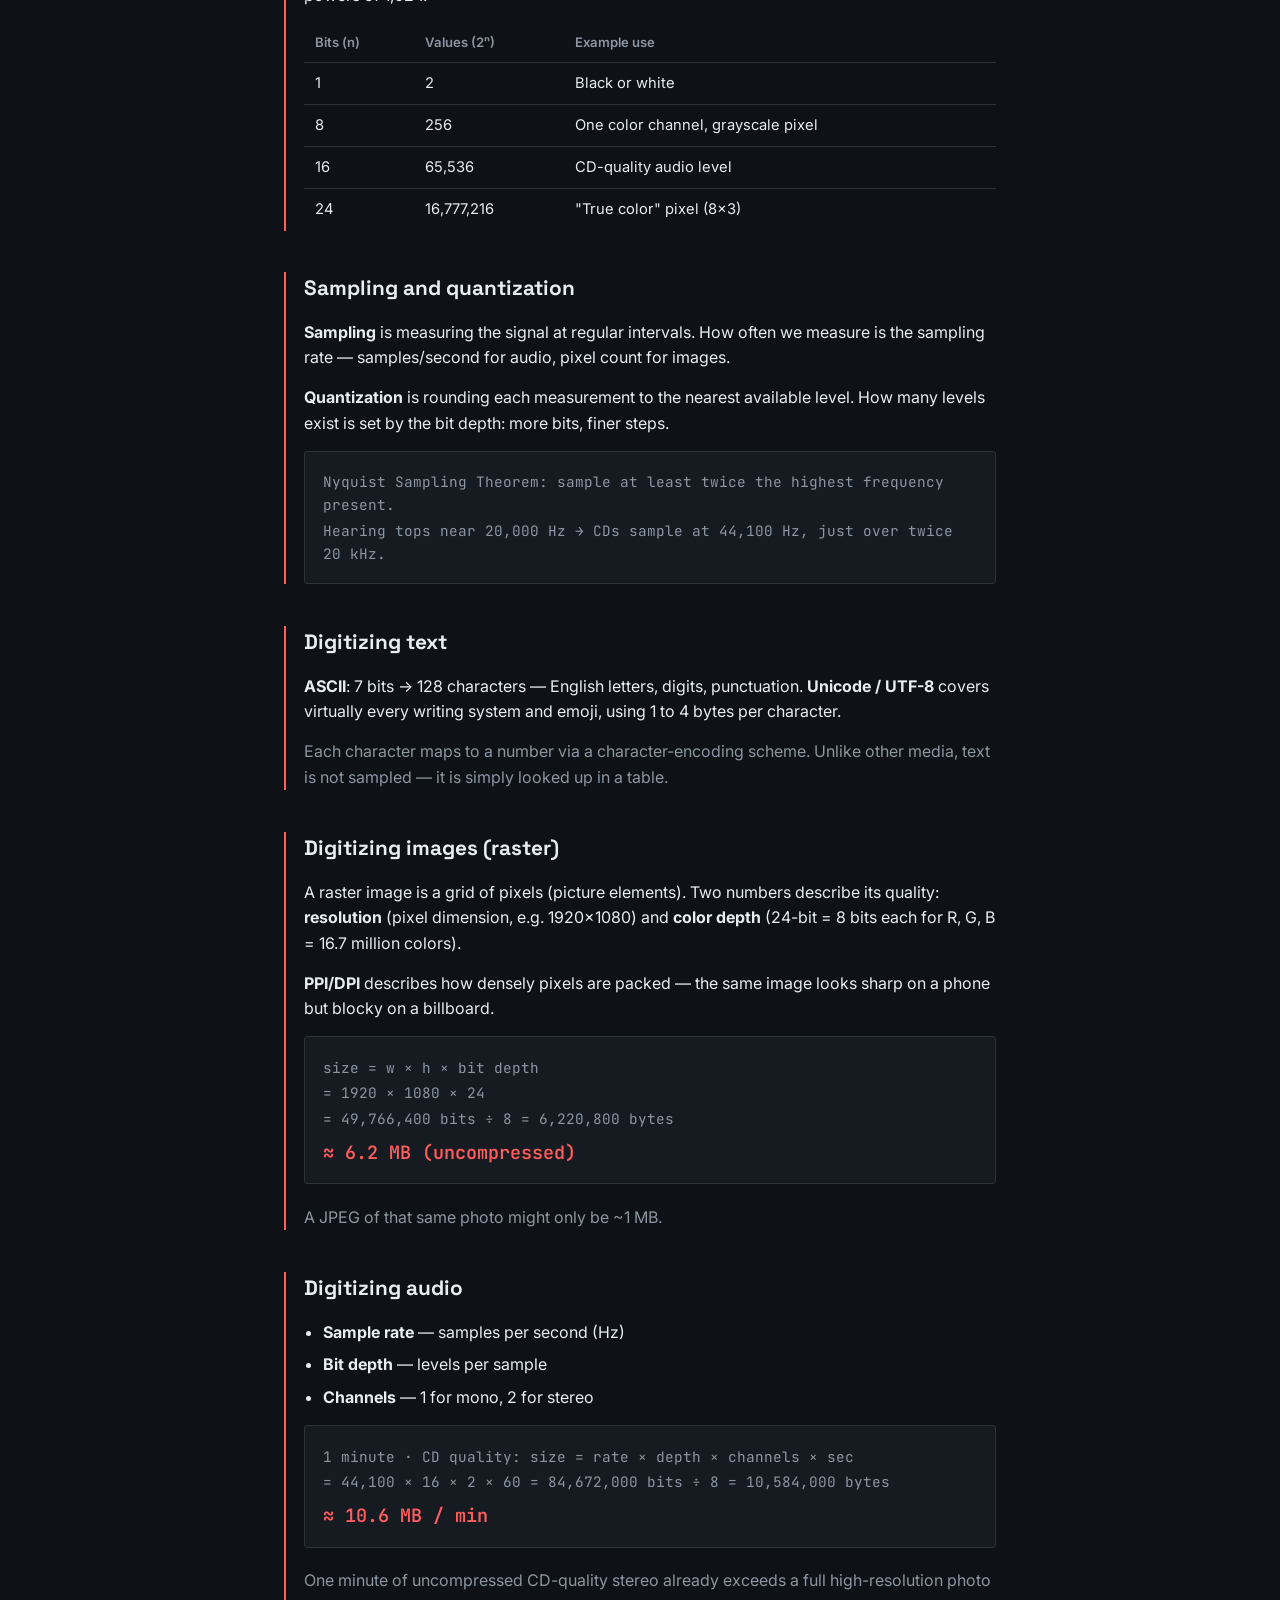
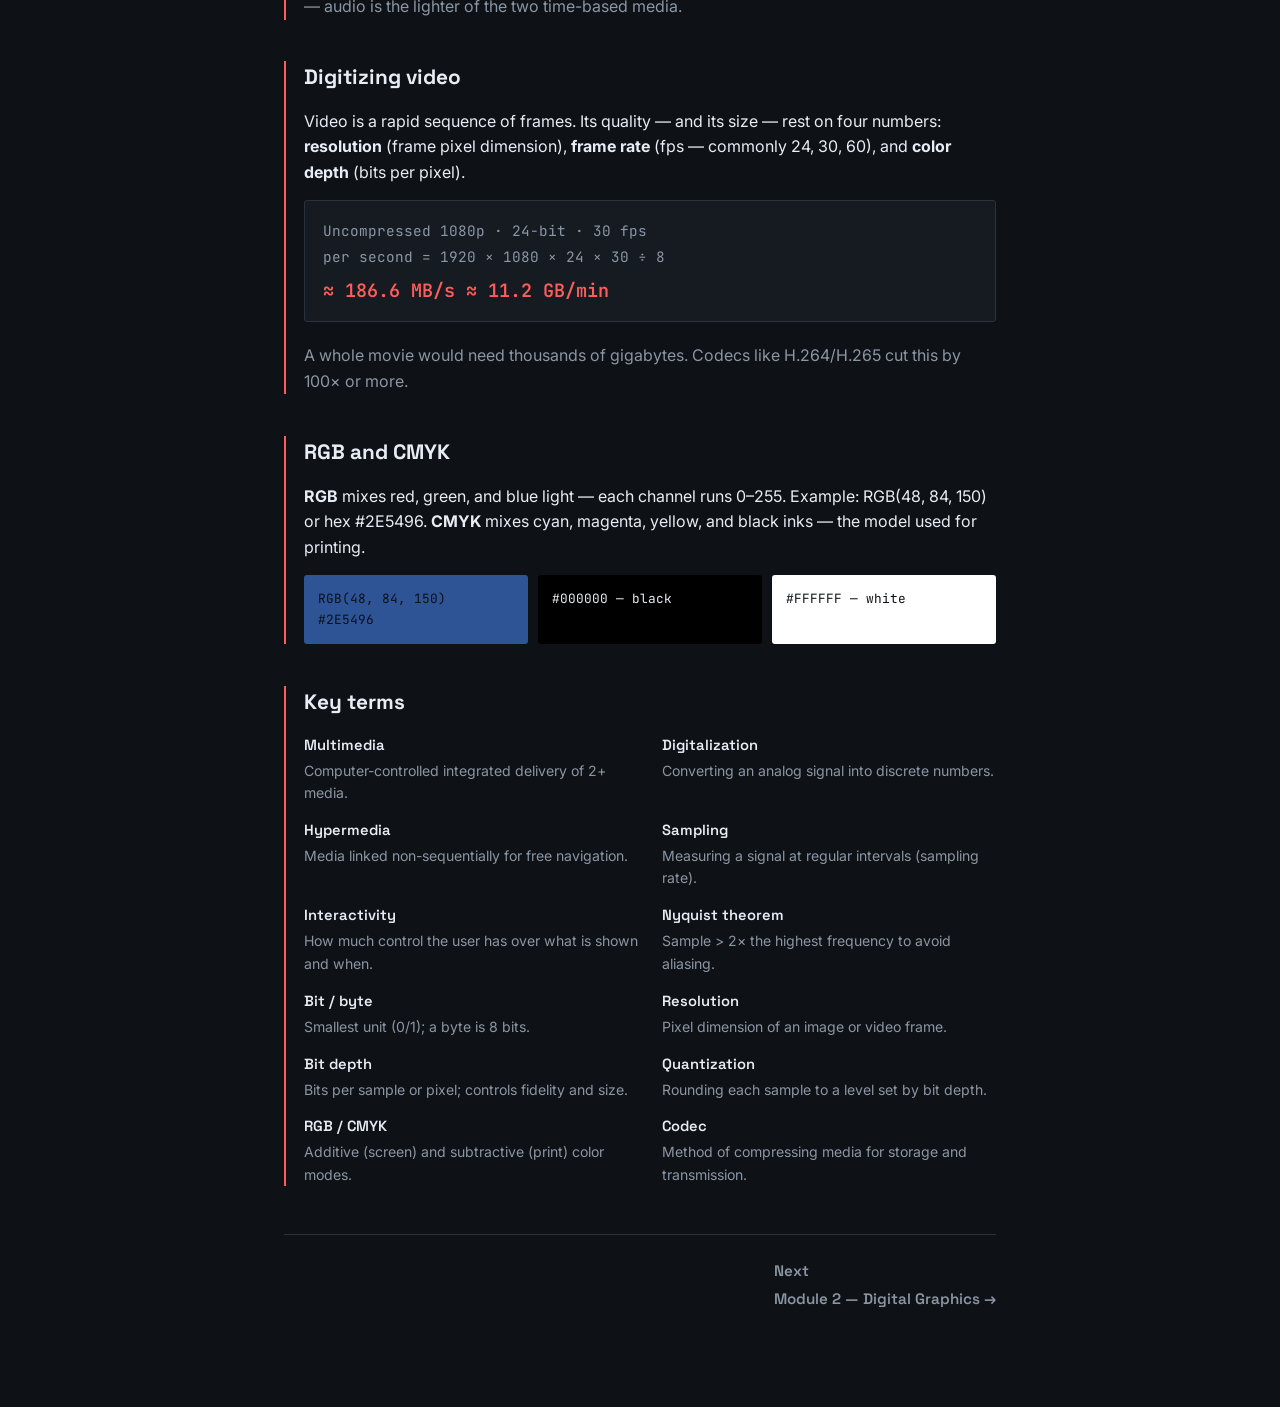
==== commit 3c7c183a: "Update index.html" ====
--- a/index.html
+++ b/index.html
@@ -9,10 +9,11 @@
 <body>
 
 <header class="topbar">
-  <div class="brand"><span class="chip"><span class="cr"></span><span class="cg"></span><span class="cb"></span></span> Multimedia Systems</div>
+  <div class="brand"><span class="chip"><span class="cr"></span><span class="cg"></span><span class="cy"></span><span class="cb"></span></span> Multimedia Systems</div>
   <nav class="mainnav">
     <a href="index.html" class="active">Module 1</a>
     <a href="module2.html">Module 2</a>
+    <a href="module3.html">Module 3</a>
     <a href="quiz.html">Quiz</a>
   </nav>
 </header>
